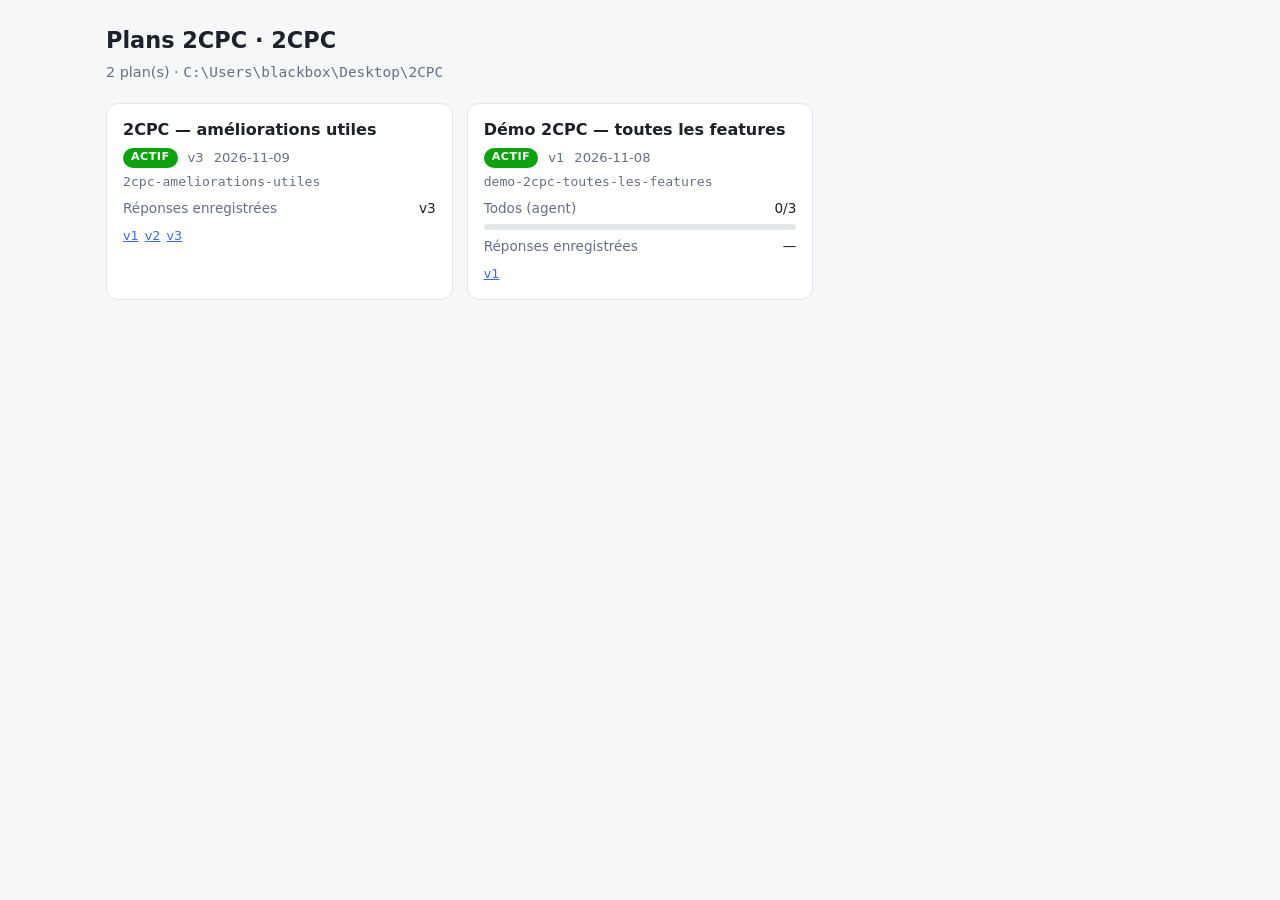
==== .2cpc/index.html @ cd001531 "[ADD] New features" ====
<!doctype html><html lang="fr"><head><meta charset="utf-8"><meta name="viewport" content="width=device-width, initial-scale=1"><meta name="generator" content="2CPC"><title>Plans 2CPC · 2CPC</title><style>
:root{--bg:#f6f7f9;--card:#fff;--text:#1d2129;--muted:#667085;--line:#e3e6eb;--accent:#3b6fe0;
--active:#0ca30c;--draft:#c98500;--done:#6250d6;--archived:#98a2b3;color-scheme:light}
@media (prefers-color-scheme:dark){:root{--bg:#14161a;--card:#1d2026;--text:#e6e8eb;--muted:#98a2b3;--line:#2c3038;
--accent:#7aa2ff;color-scheme:dark}}
*{box-sizing:border-box}body{margin:0;background:var(--bg);color:var(--text);font:15px/1.5 system-ui,-apple-system,"Segoe UI",sans-serif}
main{max-width:1100px;margin:0 auto;padding:24px 16px}h1{font-size:1.4rem;margin:0 0 4px}
.sub{color:var(--muted);margin:0 0 20px;font-size:.9rem}
.grid{display:grid;grid-template-columns:repeat(auto-fill,minmax(300px,1fr));gap:14px}
.card{background:var(--card);border:1px solid var(--line);border-radius:12px;padding:14px 16px;display:flex;flex-direction:column;gap:6px}
.card h2{font-size:1rem;margin:0}.card h2 a{color:inherit;text-decoration:none}.card h2 a:hover{color:var(--accent)}
.meta{color:var(--muted);font-size:.82rem;display:flex;flex-wrap:wrap;gap:4px 10px}
.st{font-size:.7rem;font-weight:600;text-transform:uppercase;letter-spacing:.04em;padding:1px 8px;border-radius:999px;color:#fff}
.st-active{background:var(--active)}.st-draft{background:var(--draft)}.st-done{background:var(--done)}.st-archived{background:var(--archived)}
.bar{height:6px;border-radius:3px;background:var(--line);overflow:hidden}.bar i{display:block;height:100%;background:var(--accent)}
.row{font-size:.85rem;display:flex;justify-content:space-between;gap:8px}.row span:first-child{color:var(--muted)}
.vers a,.vers span{font-size:.8rem;margin-right:6px;color:var(--accent)}.vers span{color:var(--muted);text-decoration:line-through}
details.arch{margin-top:22px}details.arch summary{cursor:pointer;color:var(--muted)}
.card.archived{opacity:.7}
</style></head><body><main><h1>Plans 2CPC · 2CPC</h1><p class="sub">2 plan(s) · <code>C:\Users\blackbox\Desktop\2CPC</code></p><div class="grid"><article class="card active"><h2><a href="2cpc-ameliorations-utiles/v3/index.html">2CPC — améliorations utiles</a></h2><div class="meta"><span class="st st-active">actif</span><span>v3</span><span>2026-11-09</span><code>2cpc-ameliorations-utiles</code></div><div class="row"><span>Réponses enregistrées</span><span>v3</span></div><div data-key="2cpc:2cpc-ab072e:2cpc-ameliorations-utiles:v3" data-total="6" hidden><div class="row"><span>Réponses v3 (ce navigateur)</span><b></b></div><div class="bar"><i></i></div></div><div class="vers"><a href="2cpc-ameliorations-utiles/v1/index.html">v1</a><a href="2cpc-ameliorations-utiles/v2/index.html">v2</a><a href="2cpc-ameliorations-utiles/v3/index.html">v3</a></div></article><article class="card active"><h2><a href="demo-2cpc-toutes-les-features/v1/index.html">Démo 2CPC — toutes les features</a></h2><div class="meta"><span class="st st-active">actif</span><span>v1</span><span>2026-11-08</span><code>demo-2cpc-toutes-les-features</code></div><div class="row"><span>Todos (agent)</span><span>0/3</span></div><div class="bar"><i style="width:0%"></i></div><div class="row"><span>Réponses enregistrées</span><span>—</span></div><div data-key="2cpc:2cpc-ab072e:demo-2cpc-toutes-les-features:v1" data-total="12" hidden><div class="row"><span>Réponses v1 (ce navigateur)</span><b></b></div><div class="bar"><i></i></div></div><div class="vers"><a href="demo-2cpc-toutes-les-features/v1/index.html">v1</a></div></article></div></main><script>
(function(){document.querySelectorAll('[data-key]').forEach(function(el){
 var s=null;try{s=JSON.parse(localStorage.getItem(el.dataset.key)||'null')}catch(e){}
 var tot=+el.dataset.total;if(!s||!s.a||!tot)return;
 var n=Object.keys(s.a).filter(function(k){var v=s.a[k];return v!==''&&v!=null&&!(Array.isArray(v)&&!v.length)&&!(typeof v==='object'&&!Array.isArray(v)&&!Object.keys(v).length)}).length;
 n=Math.min(n,tot);el.hidden=false;el.querySelector('b').textContent=n+'/'+tot;el.querySelector('i').style.width=(100*n/tot)+'%';
});})();
</script></body></html>
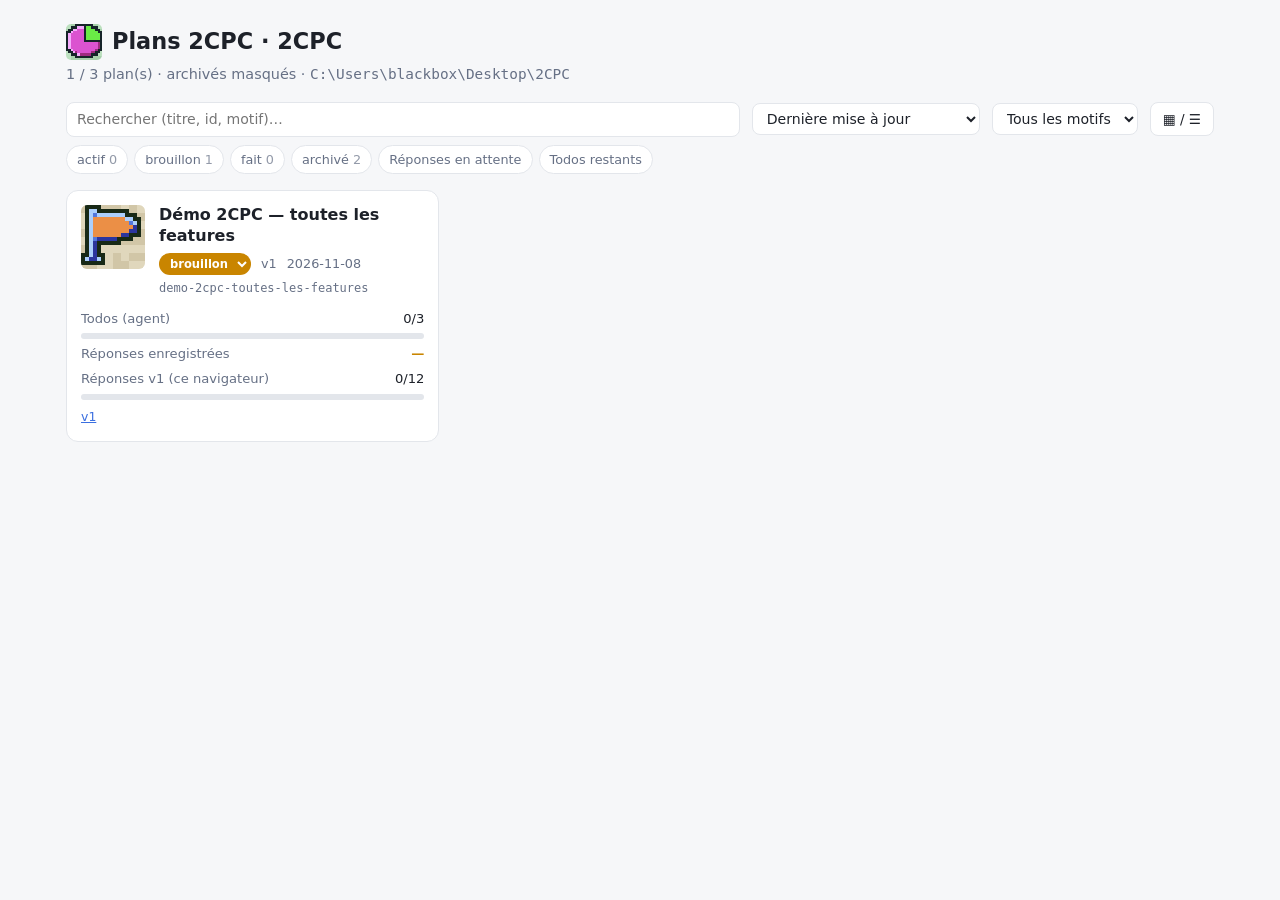
==== commit 55196222: "[ADD] Dashboard Upgrade" ====
--- a/.2cpc/index.html
+++ b/.2cpc/index.html
@@ -1,27 +1,149 @@
-<!doctype html><html lang="fr"><head><meta charset="utf-8"><meta name="viewport" content="width=device-width, initial-scale=1"><meta name="generator" content="2CPC"><title>Plans 2CPC · 2CPC</title><style>
-:root{--bg:#f6f7f9;--card:#fff;--text:#1d2129;--muted:#667085;--line:#e3e6eb;--accent:#3b6fe0;
+<!doctype html><html lang="fr"><head><meta charset="utf-8">
+<meta name="viewport" content="width=device-width, initial-scale=1"><meta name="generator" content="2CPC">
+<title>Plans 2CPC · 2CPC</title><link rel="icon" type="image/png" href="[data-uri]">
+<style>
+:root{--bg:#f6f7f9;--card:#fff;--text:#1d2129;--muted:#667085;--line:#e3e6eb;--accent:#3b6fe0;--soft:#eef2fb;
 --active:#0ca30c;--draft:#c98500;--done:#6250d6;--archived:#98a2b3;color-scheme:light}
 @media (prefers-color-scheme:dark){:root{--bg:#14161a;--card:#1d2026;--text:#e6e8eb;--muted:#98a2b3;--line:#2c3038;
---accent:#7aa2ff;color-scheme:dark}}
+--accent:#7aa2ff;--soft:#232a38;color-scheme:dark}}
 *{box-sizing:border-box}body{margin:0;background:var(--bg);color:var(--text);font:15px/1.5 system-ui,-apple-system,"Segoe UI",sans-serif}
-main{max-width:1100px;margin:0 auto;padding:24px 16px}h1{font-size:1.4rem;margin:0 0 4px}
-.sub{color:var(--muted);margin:0 0 20px;font-size:.9rem}
+.dash-ico{width:36px;height:36px;image-rendering:pixelated;vertical-align:middle;margin-right:10px;border-radius:5px}
+main{max-width:1180px;margin:0 auto;padding:24px 16px 90px}h1{font-size:1.4rem;margin:0 0 4px}
+.sub{color:var(--muted);margin:0 0 16px;font-size:.9rem}
+.tools{display:flex;flex-wrap:wrap;gap:8px 12px;align-items:center;margin-bottom:16px}
+.tools input[type=search],.tools select{font:inherit;font-size:.88rem;padding:6px 10px;border:1px solid var(--line);border-radius:8px;background:var(--card);color:var(--text)}
+.tools input[type=search]{flex:1;min-width:180px}
+.chips{display:flex;flex-wrap:wrap;gap:6px}
+.chip{font:inherit;font-size:.8rem;padding:4px 10px;border:1px solid var(--line);border-radius:999px;background:var(--card);color:var(--muted);cursor:pointer}
+.chip[aria-pressed=true]{background:var(--soft);border-color:var(--accent);color:var(--text)}
+.chip .n{opacity:.7;margin-left:4px}
 .grid{display:grid;grid-template-columns:repeat(auto-fill,minmax(300px,1fr));gap:14px}
-.card{background:var(--card);border:1px solid var(--line);border-radius:12px;padding:14px 16px;display:flex;flex-direction:column;gap:6px}
-.card h2{font-size:1rem;margin:0}.card h2 a{color:inherit;text-decoration:none}.card h2 a:hover{color:var(--accent)}
-.meta{color:var(--muted);font-size:.82rem;display:flex;flex-wrap:wrap;gap:4px 10px}
-.st{font-size:.7rem;font-weight:600;text-transform:uppercase;letter-spacing:.04em;padding:1px 8px;border-radius:999px;color:#fff}
+.card{background:var(--card);border:1px solid var(--line);border-radius:12px;padding:14px;display:grid;grid-template-columns:64px 1fr;gap:6px 14px;align-items:start}
+.card .ico{width:64px;height:64px;image-rendering:pixelated;grid-row:span 3;border-radius:6px}
+.card h2{font-size:1rem;margin:0;line-height:1.3}.card h2 a{color:inherit;text-decoration:none}.card h2 a:hover{color:var(--accent)}
+.meta{color:var(--muted);font-size:.8rem;display:flex;flex-wrap:wrap;gap:4px 10px;align-items:center}
+.meta code{font-size:.75rem}
+.st{font:inherit;font-size:.72rem;font-weight:600;padding:2px 6px;border-radius:999px;border:1px solid transparent;color:#fff;cursor:pointer}
 .st-active{background:var(--active)}.st-draft{background:var(--draft)}.st-done{background:var(--done)}.st-archived{background:var(--archived)}
+.st.changed{outline:2px dashed var(--accent);outline-offset:2px}
+.info{grid-column:1/-1;display:flex;flex-direction:column;gap:5px}
 .bar{height:6px;border-radius:3px;background:var(--line);overflow:hidden}.bar i{display:block;height:100%;background:var(--accent)}
-.row{font-size:.85rem;display:flex;justify-content:space-between;gap:8px}.row span:first-child{color:var(--muted)}
-.vers a,.vers span{font-size:.8rem;margin-right:6px;color:var(--accent)}.vers span{color:var(--muted);text-decoration:line-through}
-details.arch{margin-top:22px}details.arch summary{cursor:pointer;color:var(--muted)}
-.card.archived{opacity:.7}
-</style></head><body><main><h1>Plans 2CPC · 2CPC</h1><p class="sub">2 plan(s) · <code>C:\Users\blackbox\Desktop\2CPC</code></p><div class="grid"><article class="card active"><h2><a href="2cpc-ameliorations-utiles/v3/index.html">2CPC — améliorations utiles</a></h2><div class="meta"><span class="st st-active">actif</span><span>v3</span><span>2026-11-09</span><code>2cpc-ameliorations-utiles</code></div><div class="row"><span>Réponses enregistrées</span><span>v3</span></div><div data-key="2cpc:2cpc-ab072e:2cpc-ameliorations-utiles:v3" data-total="6" hidden><div class="row"><span>Réponses v3 (ce navigateur)</span><b></b></div><div class="bar"><i></i></div></div><div class="vers"><a href="2cpc-ameliorations-utiles/v1/index.html">v1</a><a href="2cpc-ameliorations-utiles/v2/index.html">v2</a><a href="2cpc-ameliorations-utiles/v3/index.html">v3</a></div></article><article class="card active"><h2><a href="demo-2cpc-toutes-les-features/v1/index.html">Démo 2CPC — toutes les features</a></h2><div class="meta"><span class="st st-active">actif</span><span>v1</span><span>2026-11-08</span><code>demo-2cpc-toutes-les-features</code></div><div class="row"><span>Todos (agent)</span><span>0/3</span></div><div class="bar"><i style="width:0%"></i></div><div class="row"><span>Réponses enregistrées</span><span>—</span></div><div data-key="2cpc:2cpc-ab072e:demo-2cpc-toutes-les-features:v1" data-total="12" hidden><div class="row"><span>Réponses v1 (ce navigateur)</span><b></b></div><div class="bar"><i></i></div></div><div class="vers"><a href="demo-2cpc-toutes-les-features/v1/index.html">v1</a></div></article></div></main><script>
-(function(){document.querySelectorAll('[data-key]').forEach(function(el){
- var s=null;try{s=JSON.parse(localStorage.getItem(el.dataset.key)||'null')}catch(e){}
- var tot=+el.dataset.total;if(!s||!s.a||!tot)return;
+.row{font-size:.82rem;display:flex;justify-content:space-between;gap:8px}.row span:first-child{color:var(--muted)}
+.row .pend{color:var(--draft);font-weight:600}
+.vers a,.vers span{font-size:.78rem;margin-right:6px;color:var(--accent)}.vers span{color:var(--muted);text-decoration:line-through}
+.list .grid{grid-template-columns:1fr;gap:6px}
+.list .card{grid-template-columns:32px 1fr auto;padding:8px 12px;align-items:center}
+.list .card .ico{width:32px;height:32px;grid-row:auto}
+.list .info{grid-column:auto;flex-direction:row;gap:14px;align-items:center}.list .info .bar,.list .vers{display:none}
+.card.archived{opacity:.65}
+.empty{color:var(--muted);padding:30px 0;text-align:center}
+#pending{position:fixed;left:50%;bottom:16px;transform:translateX(-50%);background:var(--card);border:1px solid var(--accent);
+border-radius:12px;box-shadow:0 6px 24px rgba(0,0,0,.18);padding:10px 14px;display:flex;gap:10px;align-items:center;max-width:calc(100% - 32px);flex-wrap:wrap}
+#pending[hidden]{display:none}
+#pending code{font-size:.75rem;word-break:break-all;max-width:520px}
+.btn{font:inherit;font-size:.85rem;padding:6px 12px;border-radius:8px;border:1px solid var(--line);background:var(--card);color:var(--text);cursor:pointer}
+.btn.primary{background:var(--accent);border-color:var(--accent);color:#fff;font-weight:600}
+</style></head><body><main>
+<h1><img class="dash-ico" src="[data-uri]" alt="" width="36" height="36">Plans 2CPC · 2CPC</h1><p class="sub"><span id="count"></span> · <code>C:\Users\blackbox\Desktop\2CPC</code></p>
+<div class="tools">
+ <input type="search" id="q" placeholder="Rechercher (titre, id, motif)…">
+ <select id="sort" title="Tri"><option value="upd">Dernière mise à jour</option><option value="created">Date de création</option>
+ <option value="title">Titre</option><option value="status">Statut</option><option value="prog">Avancement des réponses</option>
+ <option value="todo">Todos restants</option></select>
+ <select id="icon" title="Motif d'icône"><option value="">Tous les motifs</option></select>
+ <button type="button" class="btn" id="view" title="Grille / liste">▦ / ☰</button>
+ <div class="chips" id="stChips"></div>
+</div>
+<div class="grid" id="grid"></div><p class="empty" id="empty" hidden>Aucun plan ne correspond.</p>
+</main>
+<div id="pending" hidden><span id="pendTxt"></span><code id="pendCmd"></code>
+ <button type="button" class="btn primary" id="copyBtn">Copier la commande</button><button type="button" class="btn" id="undoBtn">Annuler</button></div>
+<script>window.DASH={"root": "C:/Users/blackbox/Desktop/2CPC", "tool": "C:/Users/blackbox/Desktop/2CPC/cpc.py", "order": ["active", "draft", "done", "archived"], "plans": [{"id": "demo-2cpc-toutes-les-features", "title": "Démo 2CPC — toutes les features", "status": "draft", "v": 1, "updated": "2026-11-08T16:27:32", "created": "2026-11-08", "href": "demo-2cpc-toutes-les-features/v1/index.html", "icon": "demo-2cpc-toutes-les-features/icon.png", "motif": "flag", "family": "map", "todoTotal": 3, "todoDone": 0, "saved": null, "qTotal": 12, "pending": true, "key": "2cpc:2cpc-ab072e:demo-2cpc-toutes-les-features:v1", "versions": [{"v": 1, "ok": true, "href": "demo-2cpc-toutes-les-features/v1/index.html"}]}, {"id": "2cpc-ameliorations-utiles", "title": "2CPC — améliorations utiles", "status": "archived", "v": 3, "updated": "2026-11-09T13:16:19", "created": "2026-11-09", "href": "2cpc-ameliorations-utiles/v3/index.html", "icon": "2cpc-ameliorations-utiles/icon.png", "motif": "clipboard", "family": "doc", "todoTotal": 0, "todoDone": 0, "saved": 3, "qTotal": 6, "pending": false, "key": "2cpc:2cpc-ab072e:2cpc-ameliorations-utiles:v3", "versions": [{"v": 1, "ok": true, "href": "2cpc-ameliorations-utiles/v1/index.html"}, {"v": 2, "ok": true, "href": "2cpc-ameliorations-utiles/v2/index.html"}, {"v": 3, "ok": true, "href": "2cpc-ameliorations-utiles/v3/index.html"}]}, {"id": "tableau-de-bord-interactif-icones-de-pla", "title": "Tableau de bord interactif + icônes de plan", "status": "archived", "v": 1, "updated": "2026-11-09T13:56:25", "created": "2026-11-09", "href": "tableau-de-bord-interactif-icones-de-pla/v1/index.html", "icon": "tableau-de-bord-interactif-icones-de-pla/icon.png", "motif": "pie", "family": "data", "todoTotal": 0, "todoDone": 0, "saved": 1, "qTotal": 12, "pending": false, "key": "2cpc:2cpc-ab072e:tableau-de-bord-interactif-icones-de-pla:v1", "versions": [{"v": 1, "ok": true, "href": "tableau-de-bord-interactif-icones-de-pla/v1/index.html"}]}], "motifs": [{"name": "clipboard", "n": 1}, {"name": "flag", "n": 1}, {"name": "pie", "n": 1}]};</script><script>
+(function(){
+var D=window.DASH, KEY='2cpc-dash:'+D.root, ST={sort:'upd',view:'grid',st:{},q:'',pend:false,todo:false,icon:'',over:{}};
+try{var o=JSON.parse(localStorage.getItem(KEY)||'null');if(o)for(var k in o)ST[k]=o[k]}catch(e){}
+var L={active:'actif',draft:'brouillon',done:'fait',archived:'archivé'};
+var $=function(s,r){return (r||document).querySelector(s)};
+function save(){try{localStorage.setItem(KEY,JSON.stringify(ST))}catch(e){}}
+function fold(s){return String(s||'').toLowerCase().normalize('NFD').replace(/[̀-ͯ]/g,'')}
+// drop queued changes that the files already reflect (after `cpc.py apply`)
+D.plans.forEach(function(p){if(ST.over[p.id]===p.status)delete ST.over[p.id]});
+Object.keys(ST.over).forEach(function(id){if(!D.plans.some(function(p){return p.id===id}))delete ST.over[id]});
+function status(p){return ST.over[p.id]||p.status}
+function progress(p){
+ if(!p.qTotal)return null;var s=null;try{s=JSON.parse(localStorage.getItem(p.key)||'null')}catch(e){}
+ if(!s||!s.a)return 0;
  var n=Object.keys(s.a).filter(function(k){var v=s.a[k];return v!==''&&v!=null&&!(Array.isArray(v)&&!v.length)&&!(typeof v==='object'&&!Array.isArray(v)&&!Object.keys(v).length)}).length;
- n=Math.min(n,tot);el.hidden=false;el.querySelector('b').textContent=n+'/'+tot;el.querySelector('i').style.width=(100*n/tot)+'%';
-});})();
+ return Math.min(n,p.qTotal);
+}
+D.plans.forEach(function(p){p.prog=progress(p)});
+var SORTS={upd:function(a,b){return b.updated.localeCompare(a.updated)},created:function(a,b){return b.created.localeCompare(a.created)},
+ title:function(a,b){return a.title.localeCompare(b.title,'fr')},status:function(a,b){return D.order.indexOf(status(a))-D.order.indexOf(status(b))||b.updated.localeCompare(a.updated)},
+ prog:function(a,b){return ((a.prog||0)/(a.qTotal||1))-((b.prog||0)/(b.qTotal||1))},
+ todo:function(a,b){return (b.todoTotal-b.todoDone)-(a.todoTotal-a.todoDone)}};
+function el(tag,cls,txt){var e=document.createElement(tag);if(cls)e.className=cls;if(txt!=null)e.textContent=txt;return e}
+function row(label,val,cls){var r=el('div','row');r.appendChild(el('span',null,label));var v=el('span',cls,val);r.appendChild(v);return r}
+function bar(f){var b=el('div','bar'),i=el('i');i.style.width=Math.round(100*f)+'%';b.appendChild(i);return b}
+function card(p){
+ var s=status(p),c=el('article','card '+s);
+ var img=el('img','ico');img.src=p.icon;img.alt=p.motif;img.title=p.motif+(p.family?' · '+p.family:'');c.appendChild(img);
+ var h=el('h2'),a=el('a',null,p.title);a.href=p.href;h.appendChild(a);c.appendChild(h);
+ var m=el('div','meta'),sel=el('select','st st-'+s+(ST.over[p.id]?' changed':''));
+ D.order.forEach(function(v){var o=el('option',null,L[v]);o.value=v;o.selected=v===s;sel.appendChild(o)});
+ sel.title='Statut (appliqué avec la commande copiée)';
+ sel.onchange=function(){if(sel.value===p.status)delete ST.over[p.id];else ST.over[p.id]=sel.value;save();draw()};
+ m.appendChild(sel);m.appendChild(el('span',null,'v'+p.v));m.appendChild(el('span',null,p.updated.slice(0,10)));m.appendChild(el('code',null,p.id));c.appendChild(m);
+ var info=el('div','info');
+ if(p.todoTotal){info.appendChild(row('Todos (agent)',p.todoDone+'/'+p.todoTotal));info.appendChild(bar(p.todoDone/p.todoTotal))}
+ info.appendChild(row('Réponses enregistrées',p.saved?('v'+p.saved):'—',p.pending?'pend':null));
+ if(p.qTotal){info.appendChild(row('Réponses v'+p.v+' (ce navigateur)',(p.prog||0)+'/'+p.qTotal));info.appendChild(bar((p.prog||0)/p.qTotal))}
+ var vs=el('div','vers');p.versions.forEach(function(v){var x;if(v.ok){x=el('a',null,'v'+v.v);x.href=v.href}else{x=el('span',null,'v'+v.v);x.title='supprimée par gc'}vs.appendChild(x)});info.appendChild(vs);
+ c.appendChild(info);return c;
+}
+function chips(){
+ var box=$('#stChips');box.innerHTML='';
+ D.order.forEach(function(v){var n=D.plans.filter(function(p){return status(p)===v}).length;
+  var b=el('button','chip',L[v]);b.type='button';b.setAttribute('aria-pressed',!!ST.st[v]);b.appendChild(el('span','n',String(n)));
+  b.onclick=function(){ST.st[v]=!ST.st[v];save();draw()};box.appendChild(b)});
+ [['pend','Réponses en attente'],['todo','Todos restants']].forEach(function(f){
+  var b=el('button','chip',f[1]);b.type='button';b.setAttribute('aria-pressed',!!ST[f[0]]);b.onclick=function(){ST[f[0]]=!ST[f[0]];save();draw()};box.appendChild(b)});
+}
+function visible(p){
+ var any=D.order.some(function(v){return ST.st[v]});
+ if(any?!ST.st[status(p)]:status(p)==='archived')return false;
+ if(ST.pend&&!p.pending)return false;
+ if(ST.todo&&!(p.todoTotal>p.todoDone))return false;
+ if(ST.icon&&p.motif!==ST.icon)return false;
+ if(ST.q){var q=fold(ST.q);if((fold(p.title)+' '+fold(p.id)+' '+fold(p.motif)+' '+fold(p.family)).indexOf(q)<0)return false}
+ return true;
+}
+function command(){
+ var ops=Object.keys(ST.over).map(function(id){return 'status '+id+' '+ST.over[id]});
+ return ops.length?'python "'+D.tool+'" --root "'+D.root+'" apply "'+ops.join(' ; ')+'"':'';
+}
+function draw(){
+ chips();
+ var list=D.plans.filter(visible).sort(SORTS[ST.sort]||SORTS.upd),g=$('#grid');g.innerHTML='';
+ list.forEach(function(p){g.appendChild(card(p))});
+ $('#empty').hidden=!!list.length;
+ $('#count').textContent=list.length+' / '+D.plans.length+' plan(s)'+(D.order.some(function(v){return ST.st[v]})?'':' · archivés masqués');
+ document.body.classList.toggle('list',ST.view==='list');
+ var cmd=command(),pb=$('#pending');pb.hidden=!cmd;
+ $('#pendTxt').textContent=Object.keys(ST.over).length+' changement(s) de statut à appliquer :';$('#pendCmd').textContent=cmd;
+}
+function copy(t){
+ function ok(){$('#copyBtn').textContent='Copié !';setTimeout(function(){$('#copyBtn').textContent='Copier la commande'},1800)}
+ function fb(){var ta=document.createElement('textarea');ta.value=t;document.body.appendChild(ta);ta.select();var r=false;try{r=document.execCommand('copy')}catch(e){}ta.remove();if(r)ok();else window.prompt('Copiez :',t)}
+ if(navigator.clipboard&&window.isSecureContext!==false)navigator.clipboard.writeText(t).then(ok,fb);else fb();
+}
+var sortSel=$('#sort'),iconSel=$('#icon'),q=$('#q');
+sortSel.value=ST.sort;sortSel.onchange=function(){ST.sort=sortSel.value;save();draw()};
+D.motifs.forEach(function(m){var o=el('option',null,m.name+' ('+m.n+')');o.value=m.name;iconSel.appendChild(o)});
+iconSel.value=ST.icon;iconSel.onchange=function(){ST.icon=iconSel.value;save();draw()};
+q.value=ST.q;q.oninput=function(){ST.q=q.value;save();draw()};
+$('#view').onclick=function(){ST.view=ST.view==='list'?'grid':'list';save();draw()};
+$('#copyBtn').onclick=function(){copy(command())};
+$('#undoBtn').onclick=function(){ST.over={};save();draw()};
+draw();
+})();
 </script></body></html>
